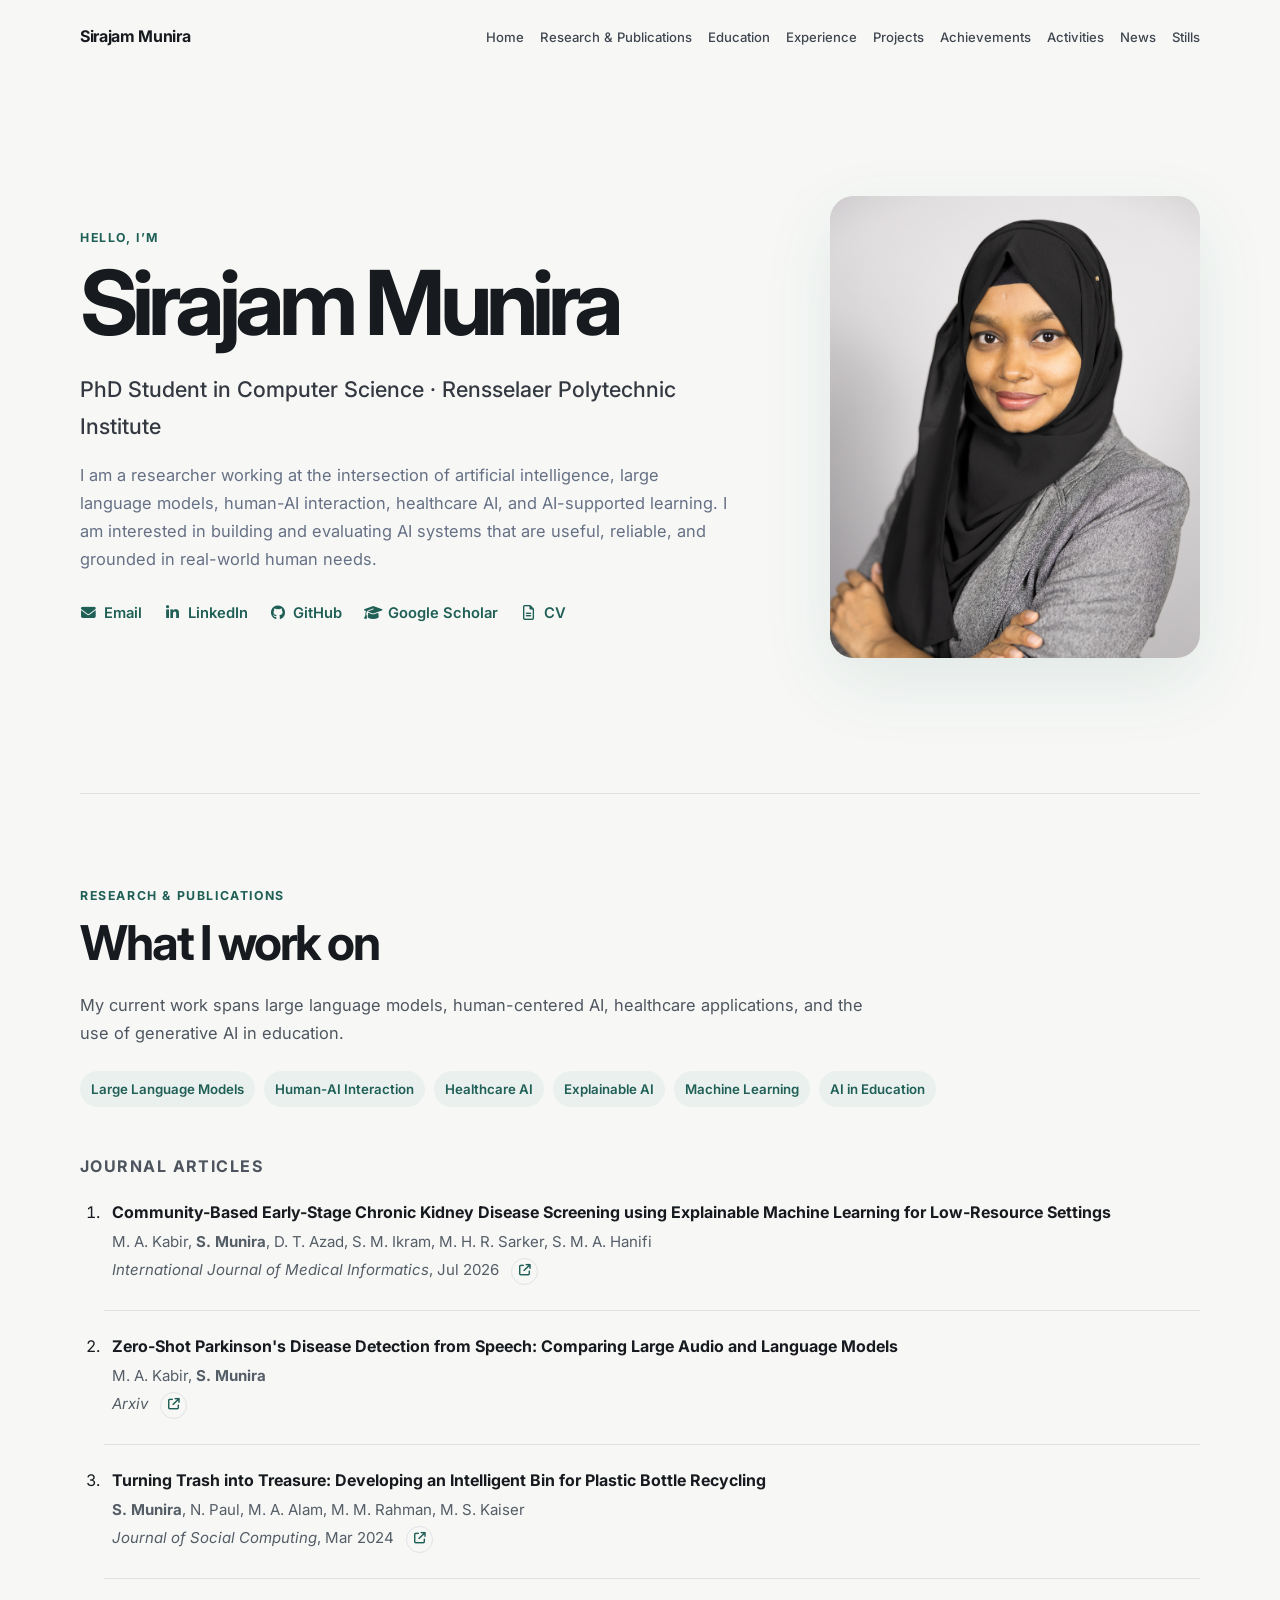
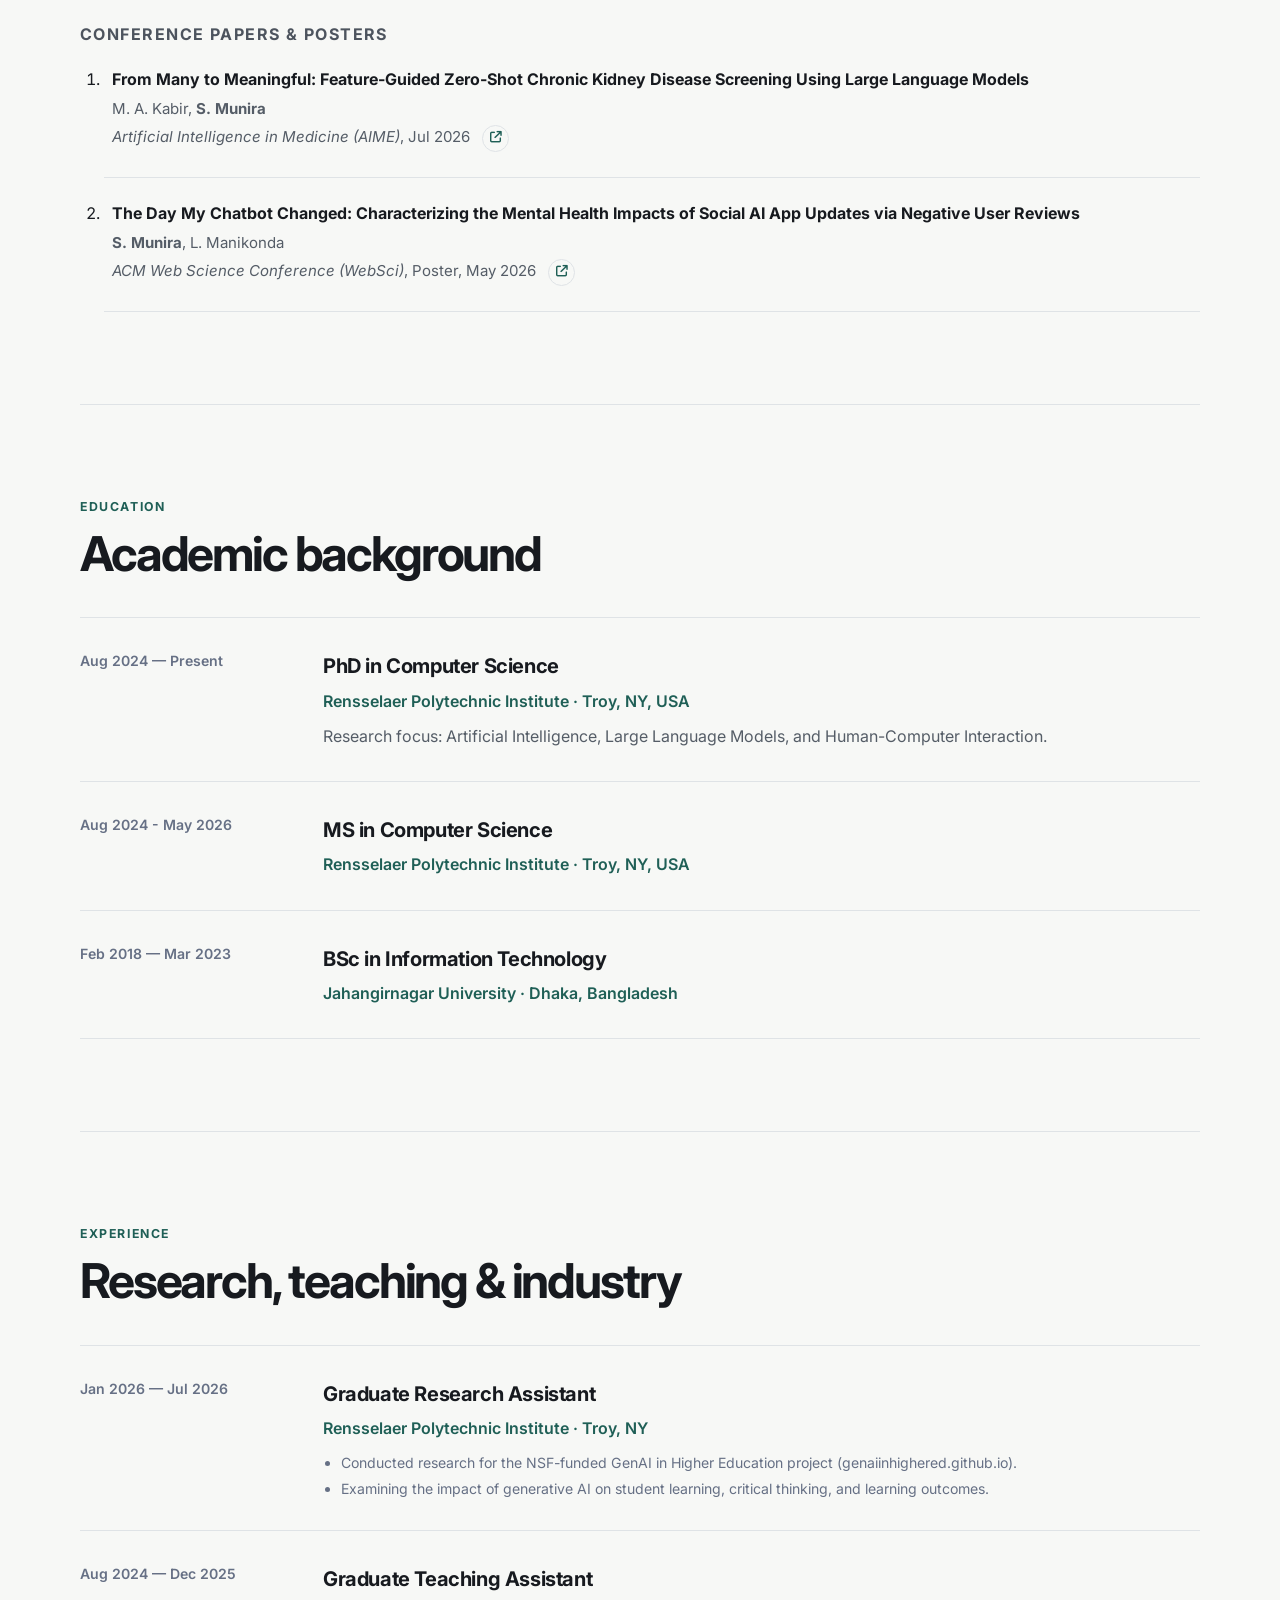
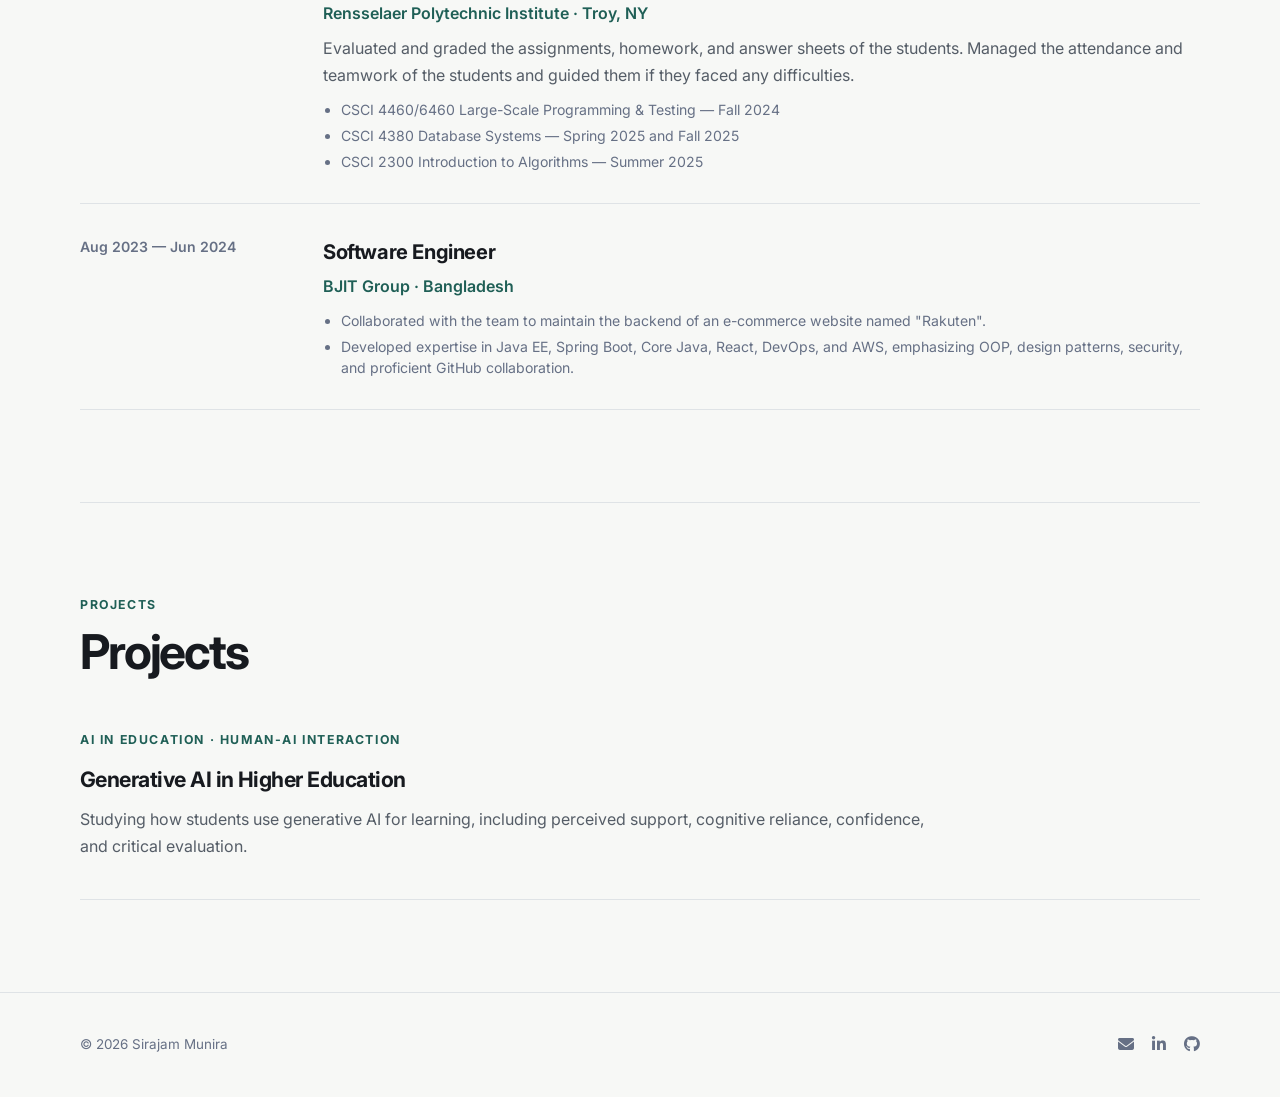
==== index.html @ c7b1ab7a "Portfolio_v2" ====
<!DOCTYPE html>
<html lang="en">
<head>
  <meta charset="UTF-8" />
  <meta name="viewport" content="width=device-width, initial-scale=1.0" />
  <meta name="description" content="Sirajam Munira — PhD student in Computer Science at Rensselaer Polytechnic Institute working on AI, large language models, human-AI interaction, and healthcare AI." />
  <title>Sirajam Munira</title>
  <link rel="preconnect" href="https://fonts.googleapis.com">
  <link rel="preconnect" href="https://fonts.gstatic.com" crossorigin>
  <link href="https://fonts.googleapis.com/css2?family=Inter:wght@400;500;600;700&display=swap" rel="stylesheet">
  <link rel="stylesheet" href="https://cdnjs.cloudflare.com/ajax/libs/font-awesome/6.5.2/css/all.min.css" />
  <link rel="stylesheet" href="styles/main.css" />
</head>
<body>
  <div id="site-header"></div>

  <main>
    <section class="hero container" id="home">
      <div class="hero-copy">
        <p class="eyebrow">Hello, I’m</p>
        <h1>Sirajam Munira</h1>
        <p class="hero-role">PhD Student in Computer Science · Rensselaer Polytechnic Institute</p>
        <p class="hero-text">
          I am a researcher working at the intersection of artificial intelligence, large language models,
          human-AI interaction, healthcare AI, and AI-supported learning. I am interested in building and
          evaluating AI systems that are useful, reliable, and grounded in real-world human needs.
        </p>

        <div class="contact-row" aria-label="Contact and profile links">
          <a class="contact-link" href="mailto:munirs@rpi.edu"><i class="fa-solid fa-envelope" aria-hidden="true"></i><span>Email</span></a>
          <a class="contact-link" href="https://linkedin.com/in/munirs" target="_blank" rel="noopener"><i class="fa-brands fa-linkedin-in" aria-hidden="true"></i><span>LinkedIn</span></a>
          <a class="contact-link" href="https://github.com/Sirajam-Munira" target="_blank" rel="noopener"><i class="fa-brands fa-github" aria-hidden="true"></i><span>GitHub</span></a>
          <a class="contact-link" href="https://scholar.google.com/citations?hl=en&user=zDOeN8AAAAAJ&view_op=list_works&sortby=pubdate" aria-label="Google Scholar profile"><i class="fa-solid fa-graduation-cap" aria-hidden="true"></i><span>Google Scholar</span></a>
          <a class="contact-link" href="assets/files/SirajamMunira_Resume.pdf" target="_blank" rel="noopener"><i class="fa-regular fa-file-lines" aria-hidden="true"></i><span>CV</span></a>
        </div>
      </div>

      <div class="hero-photo-wrap">
        <img class="hero-photo" src="assets/images/Munira.jpg" alt="Portrait of Sirajam Munira"
             onerror="this.style.display='none'; this.parentElement.classList.add('photo-placeholder');" />
      </div>
    </section>

    <!-- =========================================================
         RESEARCH & PUBLICATIONS
         ========================================================= -->
    <section class="section container" id="research">
      <div class="section-heading-row">
        <div>
          <p class="section-kicker">Research &amp; Publications</p>
          <h2>What I work on</h2>
        </div>
      </div>

      <p class="section-lead">
        My current work spans large language models, human-centered AI, healthcare applications,
        and the use of generative AI in education.
      </p>

      <div class="tag-list research-tags">
        <span>Large Language Models</span>
        <span>Human-AI Interaction</span>
        <span>Healthcare AI</span>
        <span>Explainable AI</span>
        <span>Machine Learning</span>
        <span>AI in Education</span>
      </div>

      <div class="publications-section home-publications">
        <h3>Journal Articles</h3>
        <ol class="publication-list">
          <li>
            <p class="pub-title">Community-Based Early-Stage Chronic Kidney Disease Screening using Explainable Machine Learning for Low-Resource Settings</p>
            <p class="pub-authors">M. A. Kabir, <strong>S. Munira</strong>, D. T. Azad, S. M. Ikram, M. H. R. Sarker, S. M. A. Hanifi</p>
            <p class="pub-venue"><em>International Journal of Medical Informatics</em>, Jul 2026
              <a class="pub-link" href="https://doi.org/10.1016/j.ijmedinf.2026.106435" target="_blank" rel="noopener" aria-label="Open paper on arXiv" title="Paper link"><i class="fa-solid fa-arrow-up-right-from-square" aria-hidden="true"></i></a>
            </p>
          </li>
          <li>
            <p class="pub-title">Zero-Shot Parkinson's Disease Detection from Speech: Comparing Large Audio and Language Models</p>
            <p class="pub-authors">M. A. Kabir, <strong>S. Munira</strong></p>
            <p class="pub-venue"><em>Arxiv</em>
              <a class="pub-link" href="https://doi.org/10.48550/arXiv.2605.24806" target="_blank" rel="noopener" aria-label="Open published paper" title="Paper link"><i class="fa-solid fa-arrow-up-right-from-square" aria-hidden="true"></i></a>
            </p>
          </li>
          <li>
            <p class="pub-title">Turning Trash into Treasure: Developing an Intelligent Bin for Plastic Bottle Recycling</p>
            <p class="pub-authors"><strong>S. Munira</strong>, N. Paul, M. A. Alam, M. M. Rahman, M. S. Kaiser</p>
            <p class="pub-venue"><em>Journal of Social Computing</em>, Mar 2024
              <a class="pub-link" href="https://doi.org/10.23919/JSC.2024.0001" target="_blank" rel="noopener" aria-label="Open published paper" title="Paper link"><i class="fa-solid fa-arrow-up-right-from-square" aria-hidden="true"></i></a>
            </p>
          </li>
        </ol>

        <h3>Conference Papers &amp; Posters</h3>
        <ol class="publication-list">
          <li>
            <p class="pub-title">From Many to Meaningful: Feature-Guided Zero-Shot Chronic Kidney Disease Screening Using Large Language Models</p>
            <p class="pub-authors">M. A. Kabir, <strong>S. Munira</strong></p>            
            <p class="pub-venue"><em>Artificial Intelligence in Medicine (AIME)</em>, Jul 2026
              <a class="pub-link" href="https://doi.org/10.1007/978-3-032-30710-1_5" target="_blank" rel="noopener" aria-label="Open published paper" title="Paper link"><i class="fa-solid fa-arrow-up-right-from-square" aria-hidden="true"></i></a>
            </p>
          </li>
          <li>
            <p class="pub-title">The Day My Chatbot Changed: Characterizing the Mental Health Impacts of Social AI App Updates via Negative User Reviews</p>
            <p class="pub-authors"><strong>S. Munira</strong>, L. Manikonda </p>            
            <p class="pub-venue"><em>ACM Web Science Conference (WebSci)</em>, Poster, May 2026
              <a class="pub-link" href="https://doi.org/10.1145/3795513.3807437" target="_blank" rel="noopener" aria-label="Open published paper" title="Paper link"><i class="fa-solid fa-arrow-up-right-from-square" aria-hidden="true"></i></a>
            </p>
          </li>
        </ol>
      </div>
    </section>

    <!-- =========================================================
         EDUCATION
         ========================================================= -->
    <section class="section container" id="education">
      <p class="section-kicker">Education</p>
      <h2>Academic background</h2>

      <div class="timeline-list compact-timeline">
        <article class="timeline-item">
          <div class="timeline-date">Aug 2024 — Present</div>
          <div>
            <h3>PhD in Computer Science</h3>
            <p class="meta">Rensselaer Polytechnic Institute · Troy, NY, USA</p>
            <p>Research focus: Artificial Intelligence, Large Language Models, and Human-Computer Interaction.</p>
          </div>
        </article>

        <article class="timeline-item">
          <div class="timeline-date">Aug 2024 - May 2026</div>
          <div>
            <h3>MS in Computer Science</h3>
            <p class="meta">Rensselaer Polytechnic Institute · Troy, NY, USA</p>
          </div>
        </article>

        <article class="timeline-item">
          <div class="timeline-date">Feb 2018 — Mar 2023</div>
          <div>
            <h3>BSc in Information Technology</h3>
            <p class="meta">Jahangirnagar University · Dhaka, Bangladesh</p>
          </div>
        </article>
      </div>
    </section>

    <!-- =========================================================
         EXPERIENCE
         ========================================================= -->
    <section class="section container" id="experience">
      <p class="section-kicker">Experience</p>
      <h2>Research, teaching &amp; industry</h2>

      <div class="timeline-list compact-timeline">
        <article class="timeline-item">
          <div class="timeline-date">Jan 2026 — Jul 2026</div>
          <div>
            <h3>Graduate Research Assistant</h3>
            <p class="meta">Rensselaer Polytechnic Institute · Troy, NY</p>
            <ul class="timeline-details">
              <li>Conducted research for the NSF-funded GenAI in Higher Education project (genaiinhighered.github.io).</li>
              <li>Examining the impact of generative AI on student learning, critical thinking, and learning outcomes.</li>
            </ul>
          </div>
        </article>

        <article class="timeline-item">
          <div class="timeline-date">Aug 2024 — Dec 2025</div>
          <div>
            <h3>Graduate Teaching Assistant</h3>
            <p class="meta">Rensselaer Polytechnic Institute · Troy, NY</p>
            <p>Evaluated and graded the assignments, homework, and answer sheets of the students. Managed the attendance and teamwork of the students and guided them if they faced any difficulties.</p>
            <ul class="timeline-details">
              <li>CSCI 4460/6460 Large-Scale Programming &amp; Testing — Fall 2024</li>
              <li>CSCI 4380 Database Systems — Spring 2025 and Fall 2025</li>
              <li>CSCI 2300 Introduction to Algorithms — Summer 2025</li>
          </ul>
          </div>
        </article>

        <article class="timeline-item">
          <div class="timeline-date">Aug 2023 — Jun 2024</div>
          <div>
            <h3>Software Engineer</h3>
            <p class="meta">BJIT Group · Bangladesh</p>
            <ul class="timeline-details">
              <li>Collaborated with the team to maintain the backend of an e-commerce website named "Rakuten".</li>
              <li>Developed expertise in Java EE, Spring Boot, Core Java, React, DevOps, and AWS, emphasizing OOP, design patterns, security, and proficient GitHub collaboration.</li>
          </ul>
          </div>
        </article>
      </div>
    </section>

    <!-- =========================================================
         PHD PROJECTS
         Keep only current/research-level projects here.
         Older resume/software projects are on Activities.
         ========================================================= -->
    <section class="section container" id="projects">
      <p class="section-kicker">Projects</p>
      <h2>Projects</h2>

        <article class="project-item">
          <p class="project-type">AI in Education · Human-AI Interaction</p>
          <h3>Generative AI in Higher Education</h3>
          <p>Studying how students use generative AI for learning, including perceived support, cognitive reliance, confidence, and critical evaluation.</p>
        </article>
        
      </div>
    </section>
  </main>

  <div id="site-footer"></div>
  <script src="script.js"></script>
</body>
</html>
---- styles/main.css ----
:root {
  --bg: #f7f8f6;
  --surface: #ffffff;
  --text: #171a1f;
  --muted: #667085;
  --line: #dfe3e6;
  --accent: #1f5f56;
  --accent-soft: #e9f0ee;
  --max-width: 1120px;
}

* { box-sizing: border-box; }
html { scroll-behavior: smooth; }
body {
  margin: 0;
  font-family: "Inter", system-ui, -apple-system, BlinkMacSystemFont, "Segoe UI", sans-serif;
  background: var(--bg);
  color: var(--text);
  line-height: 1.7;
  -webkit-font-smoothing: antialiased;
}

a { color: var(--accent); text-decoration: none; }
a:hover { text-decoration: underline; }
img { max-width: 100%; display: block; }

.container {
  width: min(calc(100% - 40px), var(--max-width));
  margin-inline: auto;
}

.site-header {
  position: sticky;
  top: 0;
  z-index: 1000;
  background: rgba(247, 248, 246, 0.93);
  backdrop-filter: blur(14px);
  border-bottom: 1px solid transparent;
  transition: border-color .2s ease, box-shadow .2s ease;
}

.site-header.scrolled {
  border-bottom-color: var(--line);
  box-shadow: 0 4px 20px rgba(0,0,0,.035);
}

.nav-wrap {
  min-height: 74px;
  display: flex;
  align-items: center;
  justify-content: space-between;
  gap: 30px;
}

.brand {
  color: var(--text);
  font-weight: 700;
  letter-spacing: -.02em;
  font-size: 1rem;
}
.brand:hover { color: var(--accent); text-decoration: none; }

.nav-links { display: flex; align-items: center; gap: 16px; }
.nav-links a { color: #40464f; font-size: .82rem; font-weight: 500; white-space: nowrap; }
.nav-links a.active,
.nav-links a:hover { color: var(--accent); text-decoration: none; }

.menu-button {
  display: none;
  align-items: center;
  gap: 7px;
  border: 1px solid var(--line);
  background: transparent;
  border-radius: 9px;
  padding: 7px 10px;
  font: inherit;
  color: var(--text);
}

/* ---------- Home intro ---------- */
.hero {
  min-height: calc(88vh - 74px);
  display: grid;
  grid-template-columns: 1.25fr .75fr;
  gap: 76px;
  align-items: center;
  padding-block: 76px 90px;
}

.eyebrow,
.section-kicker,
.project-type {
  margin: 0 0 10px;
  font-size: .77rem;
  font-weight: 700;
  letter-spacing: .13em;
  text-transform: uppercase;
  color: var(--accent);
}

.hero h1 {
  margin: 0;
  font-size: clamp(3.2rem, 7vw, 6.3rem);
  line-height: .98;
  letter-spacing: -.065em;
}

.hero-role {
  margin: 24px 0 14px;
  font-size: clamp(1.05rem, 2vw, 1.35rem);
  color: #343941;
  font-weight: 500;
}

.hero-text {
  max-width: 740px;
  color: var(--muted);
  font-size: 1.03rem;
}

.contact-row {
  display: flex;
  flex-wrap: wrap;
  gap: 10px 22px;
  margin-top: 28px;
}
.contact-row a { font-size: .92rem; font-weight: 600; }
.contact-link {
  display: inline-flex;
  align-items: center;
  gap: 7px;
}
.contact-link i { width: 1.05rem; text-align: center; }

.hero-photo-wrap {
  width: min(100%, 370px);
  aspect-ratio: 4/5;
  justify-self: end;
  border-radius: 24px;
  overflow: hidden;
  background: linear-gradient(135deg, #dfe7e3, #f2f4f2);
  box-shadow: 0 24px 70px rgba(31,95,86,.10);
}
.hero-photo { width: 100%; height: 100%; object-fit: cover; }
.photo-placeholder::after {
  content: "Add profile.jpg to assets/images/";
  height: 100%;
  display: grid;
  place-items: center;
  text-align: center;
  padding: 30px;
  color: var(--muted);
  font-size: .88rem;
}

/* ---------- Shared section styles ---------- */
.section {
  padding-block: 92px;
  border-top: 1px solid var(--line);
}
.section h2 {
  margin: 0 0 22px;
  font-size: clamp(2rem, 4vw, 3rem);
  line-height: 1.08;
  letter-spacing: -.045em;
}
.section-lead {
  max-width: 800px;
  margin: 0 0 24px;
  color: #4f5660;
  font-size: 1.03rem;
}
.section-heading-row {
  display: flex;
  justify-content: space-between;
  gap: 30px;
  align-items: end;
}

.tag-list { display: flex; flex-wrap: wrap; gap: 9px; }
.tag-list span {
  background: var(--accent-soft);
  color: var(--accent);
  border-radius: 999px;
  padding: 7px 11px;
  font-size: .83rem;
  font-weight: 600;
}
.research-tags { margin-bottom: 46px; }

/* ---------- Publications ---------- */
.publications-section h3 {
  margin: 42px 0 18px;
  font-size: 1rem;
  text-transform: uppercase;
  letter-spacing: .09em;
  color: #4d545e;
}
.publication-list { margin: 0; padding-left: 24px; }
.publication-list li {
  padding: 0 0 22px 8px;
  margin-bottom: 22px;
  border-bottom: 1px solid var(--line);
}
.publication-list li:last-child { margin-bottom: 0; }
.pub-title { margin: 0 0 5px; font-weight: 700; color: var(--text); line-height: 1.5; }
.pub-authors,
.pub-venue { margin: 3px 0; color: #555d67; font-size: .94rem; }
.pub-link {
  display: inline-flex;
  align-items: center;
  justify-content: center;
  margin-left: 8px;
  width: 27px;
  height: 27px;
  border: 1px solid var(--line);
  border-radius: 50%;
  font-size: .72rem;
  vertical-align: middle;
}
.pub-link:hover { background: var(--accent-soft); text-decoration: none; }
.placeholder-pub-link,
.placeholder-result-link { opacity: .38; }

/* ---------- Timelines ---------- */
.timeline-list { border-top: 1px solid var(--line); margin-top: 38px; }
.timeline-item {
  display: grid;
  grid-template-columns: 205px 1fr;
  gap: 38px;
  padding: 31px 0;
  border-bottom: 1px solid var(--line);
}
.timeline-date { color: var(--muted); font-size: .88rem; font-weight: 600; }
.timeline-item h3,
.timeline-item h2 { margin: 0 0 4px; font-size: 1.26rem; letter-spacing: -.02em; }
.timeline-item p { color: #555d67; margin: 8px 0 0; }
.meta { margin: 0 !important; color: var(--accent) !important; font-weight: 600; }

.timeline-details {
  margin: 0.6rem 0 0;
  padding-left: 1.1rem;
}

.timeline-details li {
  margin-bottom: 0.3rem;
  line-height: 1.5;
  font-size: 0.88rem;
  font-weight: 400;
  color: var(--muted);
}

.timeline-details li:last-child {
  margin-bottom: 0;
}

/* ---------- Projects ---------- */
.project-list { border-top: 1px solid var(--line); margin-top: 38px; }
.project-item { padding: 30px 0; border-bottom: 1px solid var(--line); }
.project-item h3,
.project-item h2 { margin: 0 0 9px; font-size: 1.33rem; letter-spacing: -.025em; }
.project-item p:not(.project-type) { max-width: 860px; color: #555d67; margin: 8px 0; }
.project-link,
.result-link {
  display: inline-flex;
  align-items: center;
  gap: 7px;
  margin-top: 9px;
  font-size: .88rem;
  font-weight: 600;
}
.compact-projects { margin-top: 0; }

/* ---------- Interior pages ---------- */
.page-main { padding-block: 72px 110px; min-height: calc(100vh - 150px); }
.page-heading { max-width: 820px; margin-bottom: 64px; }
.page-heading h1 {
  margin: 0 0 20px;
  font-size: clamp(3rem, 6vw, 5.6rem);
  line-height: 1;
  letter-spacing: -.055em;
}
.page-intro { font-size: 1.04rem; color: var(--muted); max-width: 760px; }
.section-block { margin-top: 76px; }
.first-block { margin-top: 0; }
.section-block > h2 { font-size: 1.58rem; margin: 0 0 24px; letter-spacing: -.025em; }

.simple-list { border-top: 1px solid var(--line); }
.simple-list > div { padding: 22px 0; border-bottom: 1px solid var(--line); }
.simple-list h3 { margin: 0 0 4px; font-size: 1.06rem; }
.simple-list p { margin: 0; color: var(--muted); }

.ranked-list > div {
  display: grid;
  grid-template-columns: 155px 1fr;
  gap: 28px;
  align-items: start;
}
.list-year { color: var(--muted); font-size: .86rem; font-weight: 600; }

/* ---------- News ---------- */
.news-simple-list {
  list-style: none;
  margin: 0;
  padding: 0;
  border-top: 1px solid var(--line);
}
.news-simple-list li {
  display: grid;
  grid-template-columns: 165px 1fr;
  gap: 28px;
  padding: 17px 0;
  border-bottom: 1px solid var(--line);
}
.news-simple-list time {
  color: var(--muted);
  font-size: .86rem;
  font-weight: 600;
  white-space: nowrap;
}
.news-simple-list span {
  color: #3f4650;
  font-size: .94rem;
}

/* ---------- Stills ----------
.stills-grid {
  display: grid;
  grid-template-columns: repeat(2, minmax(0, 1fr));
  gap: 34px 26px;
}
.still-card { margin: 0; }
.still-image-wrap {
  aspect-ratio: 4/3;
  overflow: hidden;
  background: #ecefed;
  border-radius: 14px;
}
.still-image-wrap img { width: 100%; height: 100%; object-fit: cover; transition: transform .3s ease; }
.still-card:hover img { transform: scale(1.015); }
.still-placeholder::after {
  content: "Add image here";
  height: 100%;
  display: grid;
  place-items: center;
  color: #89908f;
  font-size: .85rem;
}
.still-card figcaption { margin-top: 13px; }
.still-card figcaption h2 {
  margin: 0 0 5px;
  font-size: 1rem;
  letter-spacing: -.015em;
}
.still-card figcaption p {
  margin: 0;
  color: var(--muted);
  font-size: .86rem;
  line-height: 1.55;
} */

/* ---------- Stills ---------- */

.stills-grid {
  columns: 3;
  column-gap: 26px;
}

.still-card {
  margin: 0 0 34px;
  break-inside: avoid;
  display: inline-block;
  width: 100%;
}

.still-image-wrap {
  overflow: hidden;
  background: #ecefed;
  border-radius: 14px;

  /* Remove fixed aspect ratio */
  /* aspect-ratio: 4/3; */
}

.still-image-wrap img {
  width: 100%;
  height: auto;          /* keeps original image ratio */
  display: block;
  transition: transform .3s ease;
}

.still-card:hover img {
  transform: scale(1.015);
}

.still-placeholder {
  min-height: 250px;
}

.still-placeholder::after {
  content: "Add image here";
  min-height: 250px;
  display: grid;
  place-items: center;
  color: #89908f;
  font-size: .85rem;
}

.still-card figcaption {
  margin-top: 13px;
}

.still-card figcaption h2 {
  margin: 0 0 5px;
  font-size: 1rem;
  letter-spacing: -.015em;
}

.still-card figcaption p {
  margin: 0;
  color: var(--muted);
  font-size: .86rem;
  line-height: 1.55;
}

/* Mobile */
@media (max-width: 700px) {
  .stills-grid {
    columns: 1;
  }
}

/* ---------- Footer ---------- */
.site-footer { border-top: 1px solid var(--line); }
.footer-wrap {
  min-height: 104px;
  display: flex;
  justify-content: space-between;
  align-items: center;
  gap: 20px;
  color: var(--muted);
  font-size: .84rem;
}
.footer-links { display: flex; gap: 18px; }
.footer-links a { color: var(--muted); font-size: 1rem; }

@media (max-width: 1040px) {
  .menu-button { display: block; }
  .nav-links {
    position: absolute;
    top: 66px;
    left: 20px;
    right: 20px;
    padding: 12px;
    display: none;
    flex-direction: column;
    align-items: stretch;
    gap: 3px;
    background: rgba(255,255,255,.98);
    border: 1px solid var(--line);
    border-radius: 12px;
    box-shadow: 0 16px 50px rgba(0,0,0,.08);
  }
  .nav-links.open { display: flex; }
  .nav-links a { padding: 9px; }

  .hero { grid-template-columns: 1fr; min-height: auto; gap: 42px; padding-block: 68px 80px; }
  .hero-photo-wrap { justify-self: start; width: min(100%, 325px); }
  .timeline-item { grid-template-columns: 1fr; gap: 8px; }
  .ranked-list > div { grid-template-columns: 125px 1fr; gap: 22px; }
}

@media (max-width: 600px) {
  .container { width: min(calc(100% - 28px), var(--max-width)); }
  .nav-wrap { min-height: 66px; }
  .hero { padding-block: 48px 66px; }
  .hero h1 { font-size: clamp(3rem, 17vw, 4.8rem); }
  .hero-photo-wrap { width: 100%; max-width: 310px; }
  .section { padding-block: 68px; }
  .page-main { padding-block: 52px 82px; }
  .page-heading { margin-bottom: 46px; }
  .ranked-list > div,
  .news-simple-list li { grid-template-columns: 1fr; gap: 4px; }
  .stills-grid { grid-template-columns: 1fr; }
  .footer-wrap { padding-block: 28px; flex-direction: column; align-items: flex-start; }
}
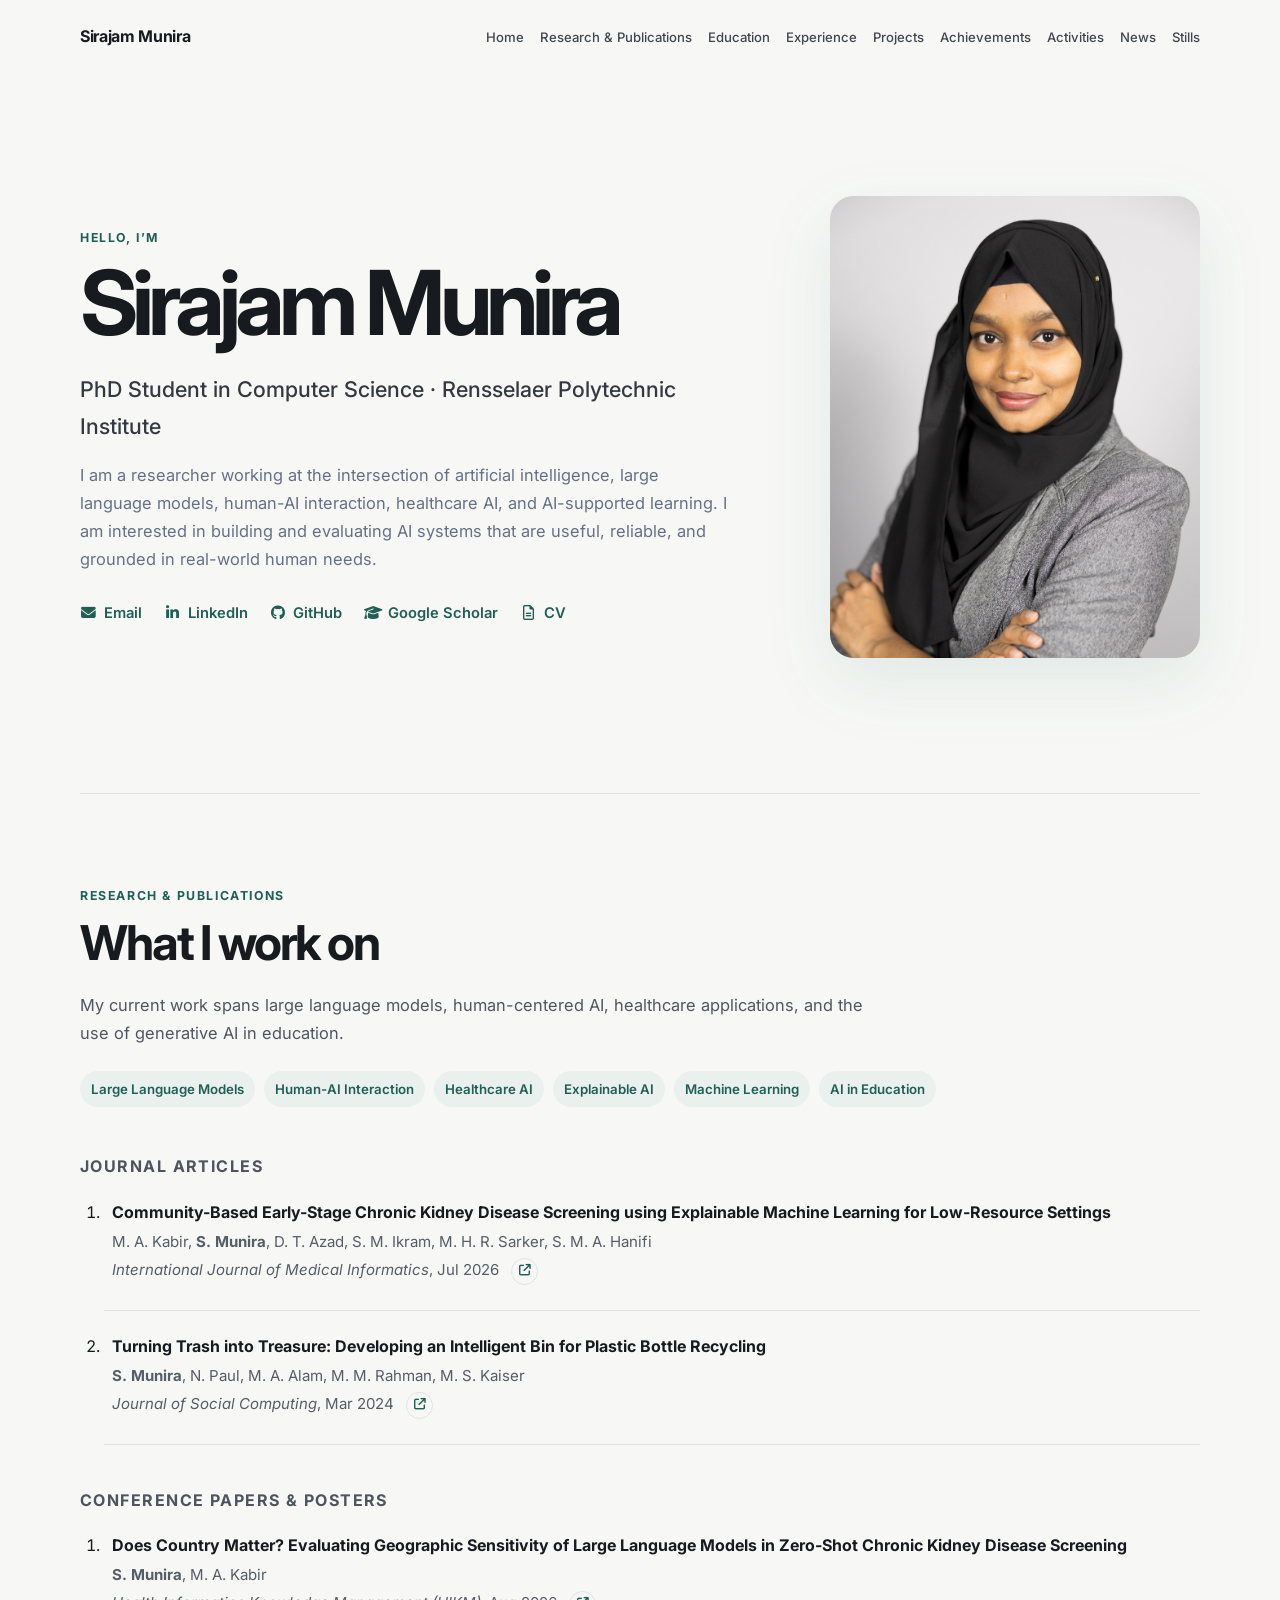
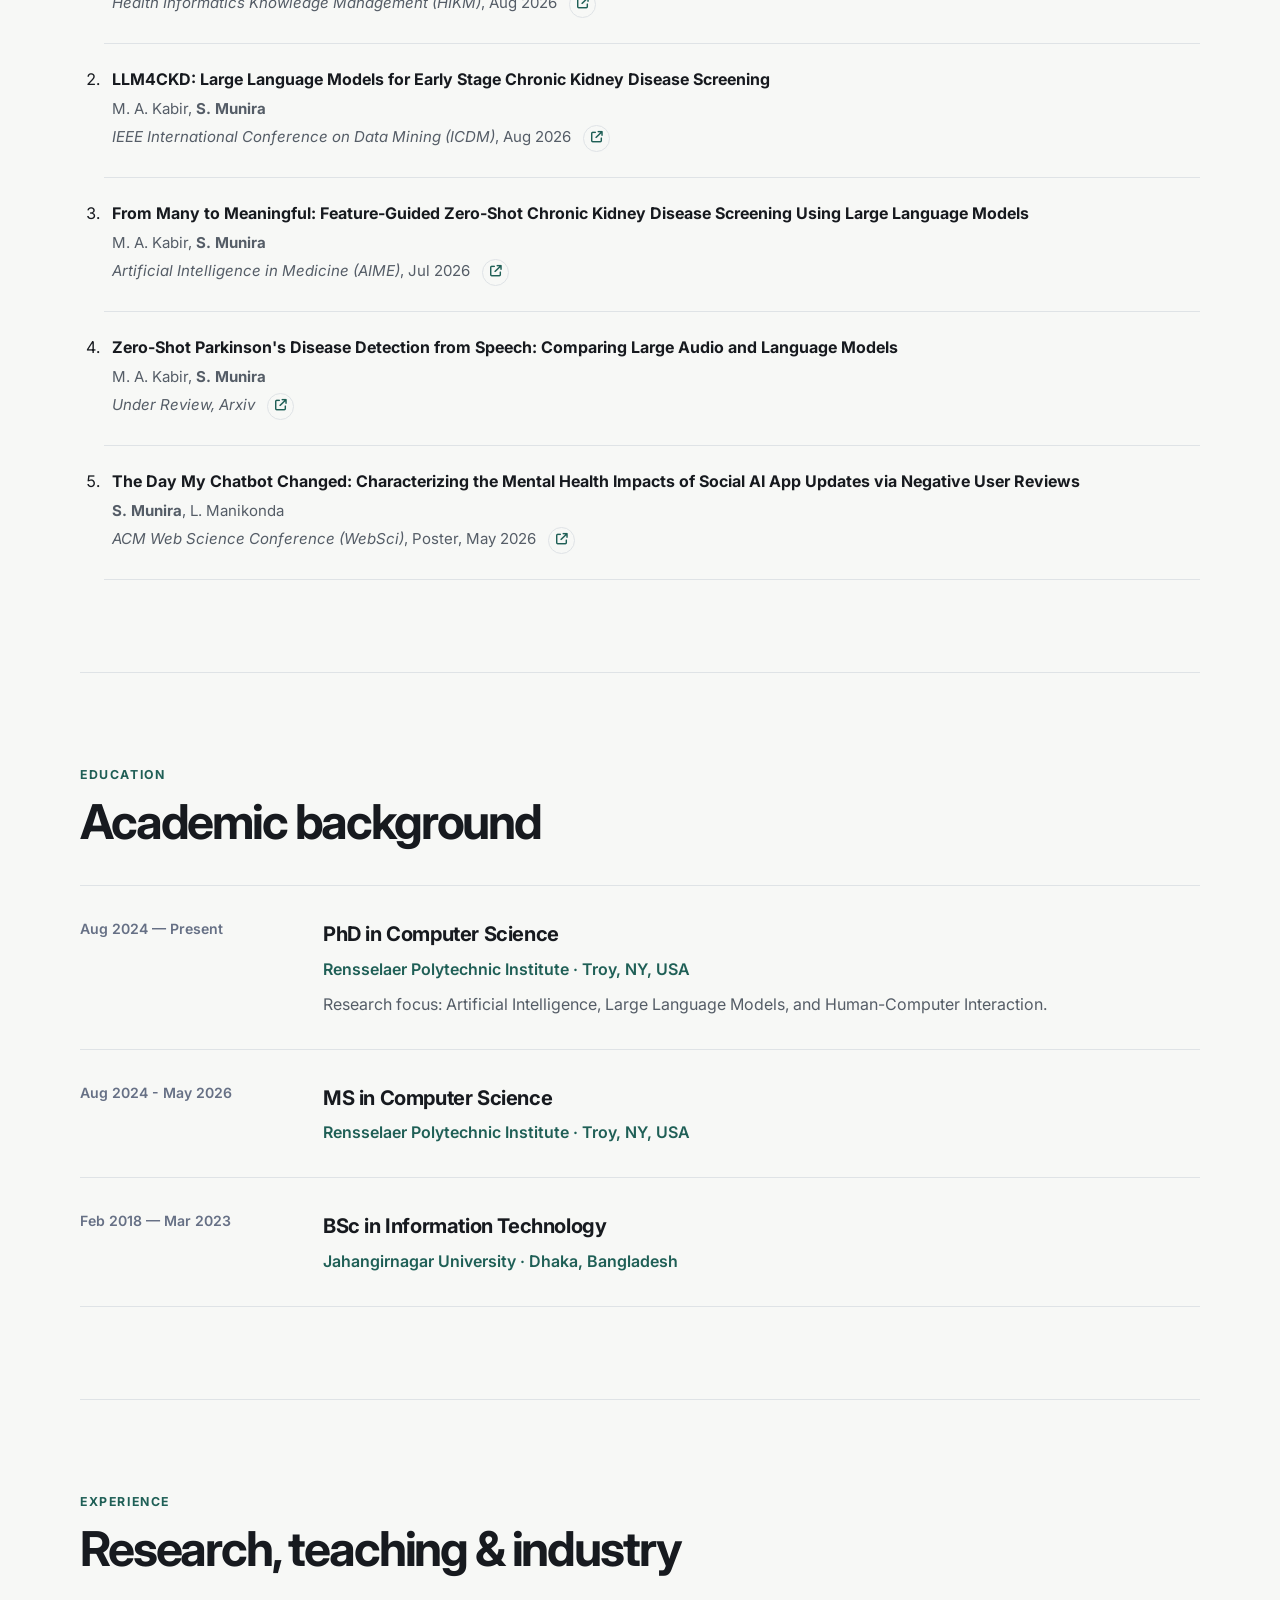
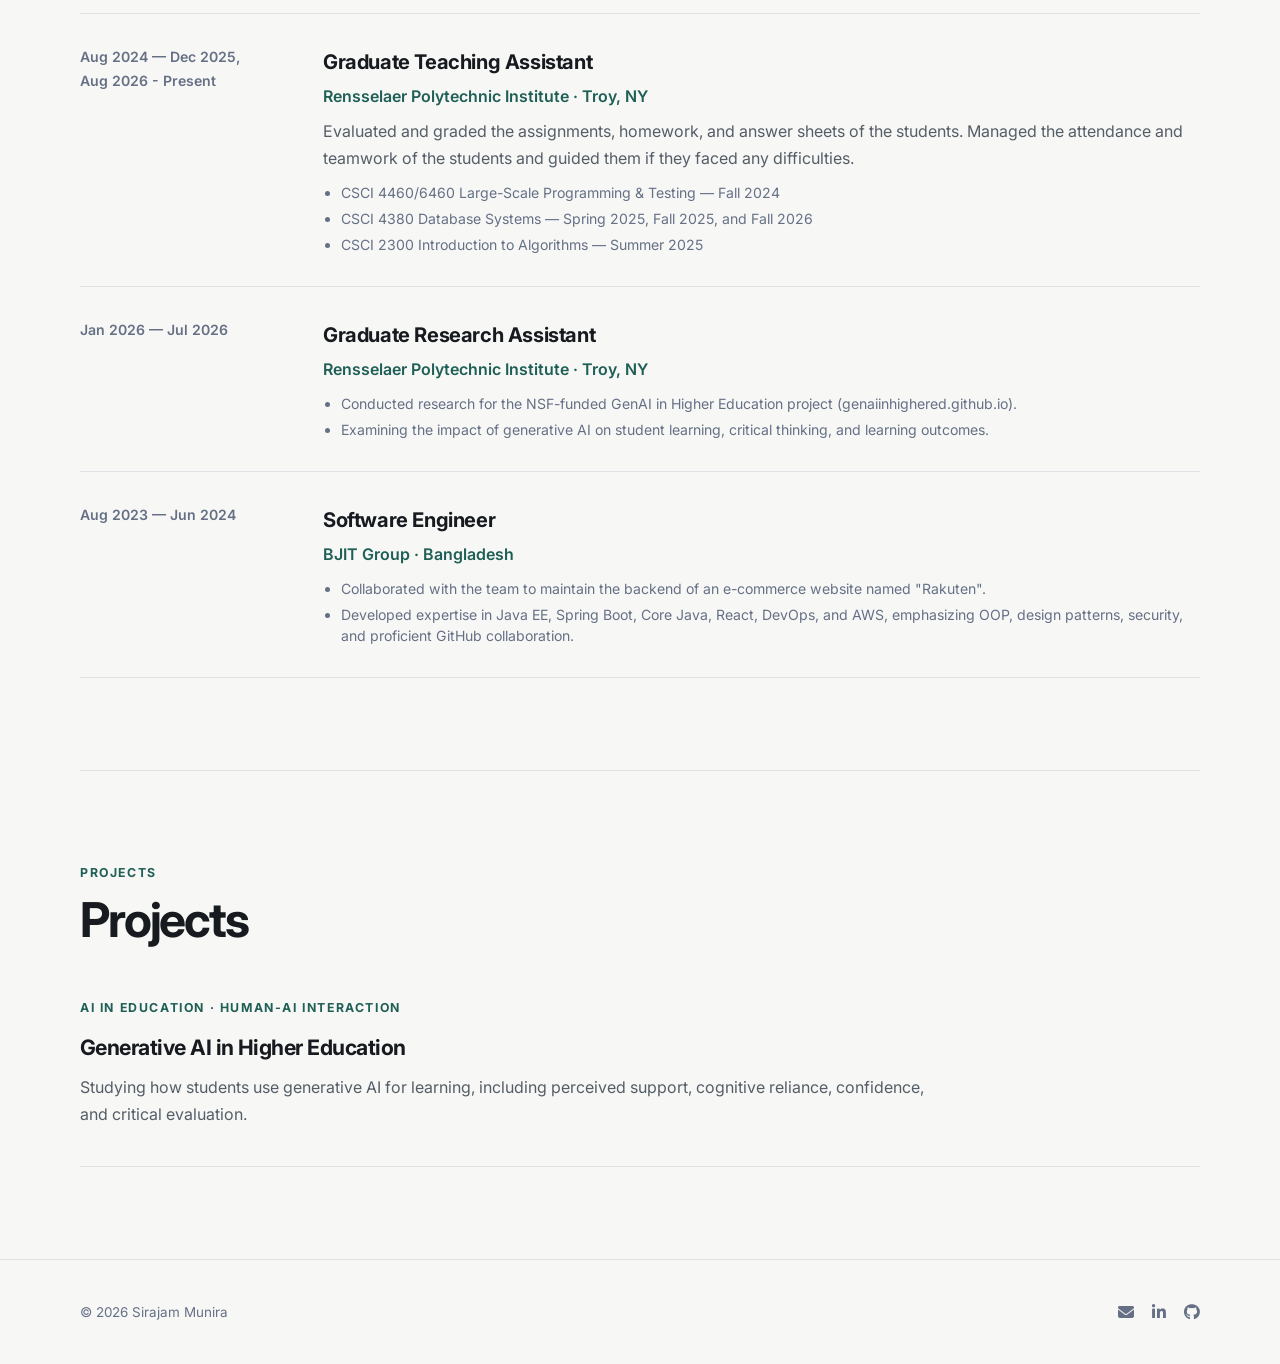
==== commit 3ce25772: "Publication update" ====
--- a/index.html
+++ b/index.html
@@ -9,7 +9,7 @@
   <link rel="preconnect" href="https://fonts.gstatic.com" crossorigin>
   <link href="https://fonts.googleapis.com/css2?family=Inter:wght@400;500;600;700&display=swap" rel="stylesheet">
   <link rel="stylesheet" href="https://cdnjs.cloudflare.com/ajax/libs/font-awesome/6.5.2/css/all.min.css" />
-  <link rel="stylesheet" href="styles/main.css" />
+  <link rel="stylesheet" href="./styles/main.css" />
 </head>
 <body>
   <div id="site-header"></div>
@@ -77,13 +77,6 @@
             </p>
           </li>
           <li>
-            <p class="pub-title">Zero-Shot Parkinson's Disease Detection from Speech: Comparing Large Audio and Language Models</p>
-            <p class="pub-authors">M. A. Kabir, <strong>S. Munira</strong></p>
-            <p class="pub-venue"><em>Arxiv</em>
-              <a class="pub-link" href="https://doi.org/10.48550/arXiv.2605.24806" target="_blank" rel="noopener" aria-label="Open published paper" title="Paper link"><i class="fa-solid fa-arrow-up-right-from-square" aria-hidden="true"></i></a>
-            </p>
-          </li>
-          <li>
             <p class="pub-title">Turning Trash into Treasure: Developing an Intelligent Bin for Plastic Bottle Recycling</p>
             <p class="pub-authors"><strong>S. Munira</strong>, N. Paul, M. A. Alam, M. M. Rahman, M. S. Kaiser</p>
             <p class="pub-venue"><em>Journal of Social Computing</em>, Mar 2024
@@ -95,6 +88,20 @@
         <h3>Conference Papers &amp; Posters</h3>
         <ol class="publication-list">
           <li>
+            <p class="pub-title">Does Country Matter? Evaluating Geographic Sensitivity of Large Language Models in Zero-Shot Chronic Kidney Disease Screening</p>
+            <p class="pub-authors"><strong>S. Munira</strong>, M. A. Kabir</p>            
+            <p class="pub-venue"><em>Health Informatics Knowledge Management (HIKM)</em>, Aug 2026
+              <a class="pub-link" href="#" target="_blank" rel="noopener" aria-label="Open published paper" title="Paper link"><i class="fa-solid fa-arrow-up-right-from-square" aria-hidden="true"></i></a>
+            </p>
+          </li>
+          <li>
+            <p class="pub-title">LLM4CKD: Large Language Models for Early Stage Chronic Kidney Disease Screening</p>
+            <p class="pub-authors">M. A. Kabir, <strong>S. Munira</strong></p>            
+            <p class="pub-venue"><em>IEEE International Conference on Data Mining (ICDM)</em>, Aug 2026
+              <a class="pub-link" href="#" target="_blank" rel="noopener" aria-label="Open published paper" title="Paper link"><i class="fa-solid fa-arrow-up-right-from-square" aria-hidden="true"></i></a>
+            </p>
+          </li>
+          <li>
             <p class="pub-title">From Many to Meaningful: Feature-Guided Zero-Shot Chronic Kidney Disease Screening Using Large Language Models</p>
             <p class="pub-authors">M. A. Kabir, <strong>S. Munira</strong></p>            
             <p class="pub-venue"><em>Artificial Intelligence in Medicine (AIME)</em>, Jul 2026
@@ -102,6 +109,13 @@
             </p>
           </li>
           <li>
+            <p class="pub-title">Zero-Shot Parkinson's Disease Detection from Speech: Comparing Large Audio and Language Models</p>
+            <p class="pub-authors">M. A. Kabir, <strong>S. Munira</strong></p>
+            <p class="pub-venue"><em>Under Review, Arxiv</em>
+              <a class="pub-link" href="https://doi.org/10.48550/arXiv.2605.24806" target="_blank" rel="noopener" aria-label="Open published paper" title="Paper link"><i class="fa-solid fa-arrow-up-right-from-square" aria-hidden="true"></i></a>
+            </p>
+          </li>
+          <li>
             <p class="pub-title">The Day My Chatbot Changed: Characterizing the Mental Health Impacts of Social AI App Updates via Negative User Reviews</p>
             <p class="pub-authors"><strong>S. Munira</strong>, L. Manikonda </p>            
             <p class="pub-venue"><em>ACM Web Science Conference (WebSci)</em>, Poster, May 2026
@@ -155,6 +169,21 @@
       <h2>Research, teaching &amp; industry</h2>
 
       <div class="timeline-list compact-timeline">
+
+        <article class="timeline-item">
+          <div class="timeline-date">Aug 2024 — Dec 2025,<br> Aug 2026 - Present</div>
+          <div>
+            <h3>Graduate Teaching Assistant</h3>
+            <p class="meta">Rensselaer Polytechnic Institute · Troy, NY</p>
+            <p>Evaluated and graded the assignments, homework, and answer sheets of the students. Managed the attendance and teamwork of the students and guided them if they faced any difficulties.</p>
+            <ul class="timeline-details">
+              <li>CSCI 4460/6460 Large-Scale Programming &amp; Testing — Fall 2024</li>
+              <li>CSCI 4380 Database Systems — Spring 2025, Fall 2025, and Fall 2026</li>
+              <li>CSCI 2300 Introduction to Algorithms — Summer 2025</li>
+          </ul>
+          </div>
+        </article>
+
         <article class="timeline-item">
           <div class="timeline-date">Jan 2026 — Jul 2026</div>
           <div>
@@ -168,20 +197,6 @@
         </article>
 
         <article class="timeline-item">
-          <div class="timeline-date">Aug 2024 — Dec 2025</div>
-          <div>
-            <h3>Graduate Teaching Assistant</h3>
-            <p class="meta">Rensselaer Polytechnic Institute · Troy, NY</p>
-            <p>Evaluated and graded the assignments, homework, and answer sheets of the students. Managed the attendance and teamwork of the students and guided them if they faced any difficulties.</p>
-            <ul class="timeline-details">
-              <li>CSCI 4460/6460 Large-Scale Programming &amp; Testing — Fall 2024</li>
-              <li>CSCI 4380 Database Systems — Spring 2025 and Fall 2025</li>
-              <li>CSCI 2300 Introduction to Algorithms — Summer 2025</li>
-          </ul>
-          </div>
-        </article>
-
-        <article class="timeline-item">
           <div class="timeline-date">Aug 2023 — Jun 2024</div>
           <div>
             <h3>Software Engineer</h3>
@@ -210,11 +225,10 @@
           <p>Studying how students use generative AI for learning, including perceived support, cognitive reliance, confidence, and critical evaluation.</p>
         </article>
         
-      </div>
     </section>
   </main>
 
   <div id="site-footer"></div>
-  <script src="script.js"></script>
+  <script src="./script.js"></script>
 </body>
 </html>
--- a/styles/main.css
+++ b/styles/main.css
@@ -29,10 +29,13 @@
   margin-inline: auto;
 }
 
-.site-header {
+#site-header {
   position: sticky;
   top: 0;
   z-index: 1000;
+}
+
+.site-header {
   background: rgba(247, 248, 246, 0.93);
   backdrop-filter: blur(14px);
   border-bottom: 1px solid transparent;
@@ -322,42 +325,6 @@
   color: #3f4650;
   font-size: .94rem;
 }
-
-/* ---------- Stills ----------
-.stills-grid {
-  display: grid;
-  grid-template-columns: repeat(2, minmax(0, 1fr));
-  gap: 34px 26px;
-}
-.still-card { margin: 0; }
-.still-image-wrap {
-  aspect-ratio: 4/3;
-  overflow: hidden;
-  background: #ecefed;
-  border-radius: 14px;
-}
-.still-image-wrap img { width: 100%; height: 100%; object-fit: cover; transition: transform .3s ease; }
-.still-card:hover img { transform: scale(1.015); }
-.still-placeholder::after {
-  content: "Add image here";
-  height: 100%;
-  display: grid;
-  place-items: center;
-  color: #89908f;
-  font-size: .85rem;
-}
-.still-card figcaption { margin-top: 13px; }
-.still-card figcaption h2 {
-  margin: 0 0 5px;
-  font-size: 1rem;
-  letter-spacing: -.015em;
-}
-.still-card figcaption p {
-  margin: 0;
-  color: var(--muted);
-  font-size: .86rem;
-  line-height: 1.55;
-} */
 
 /* ---------- Stills ---------- */
 
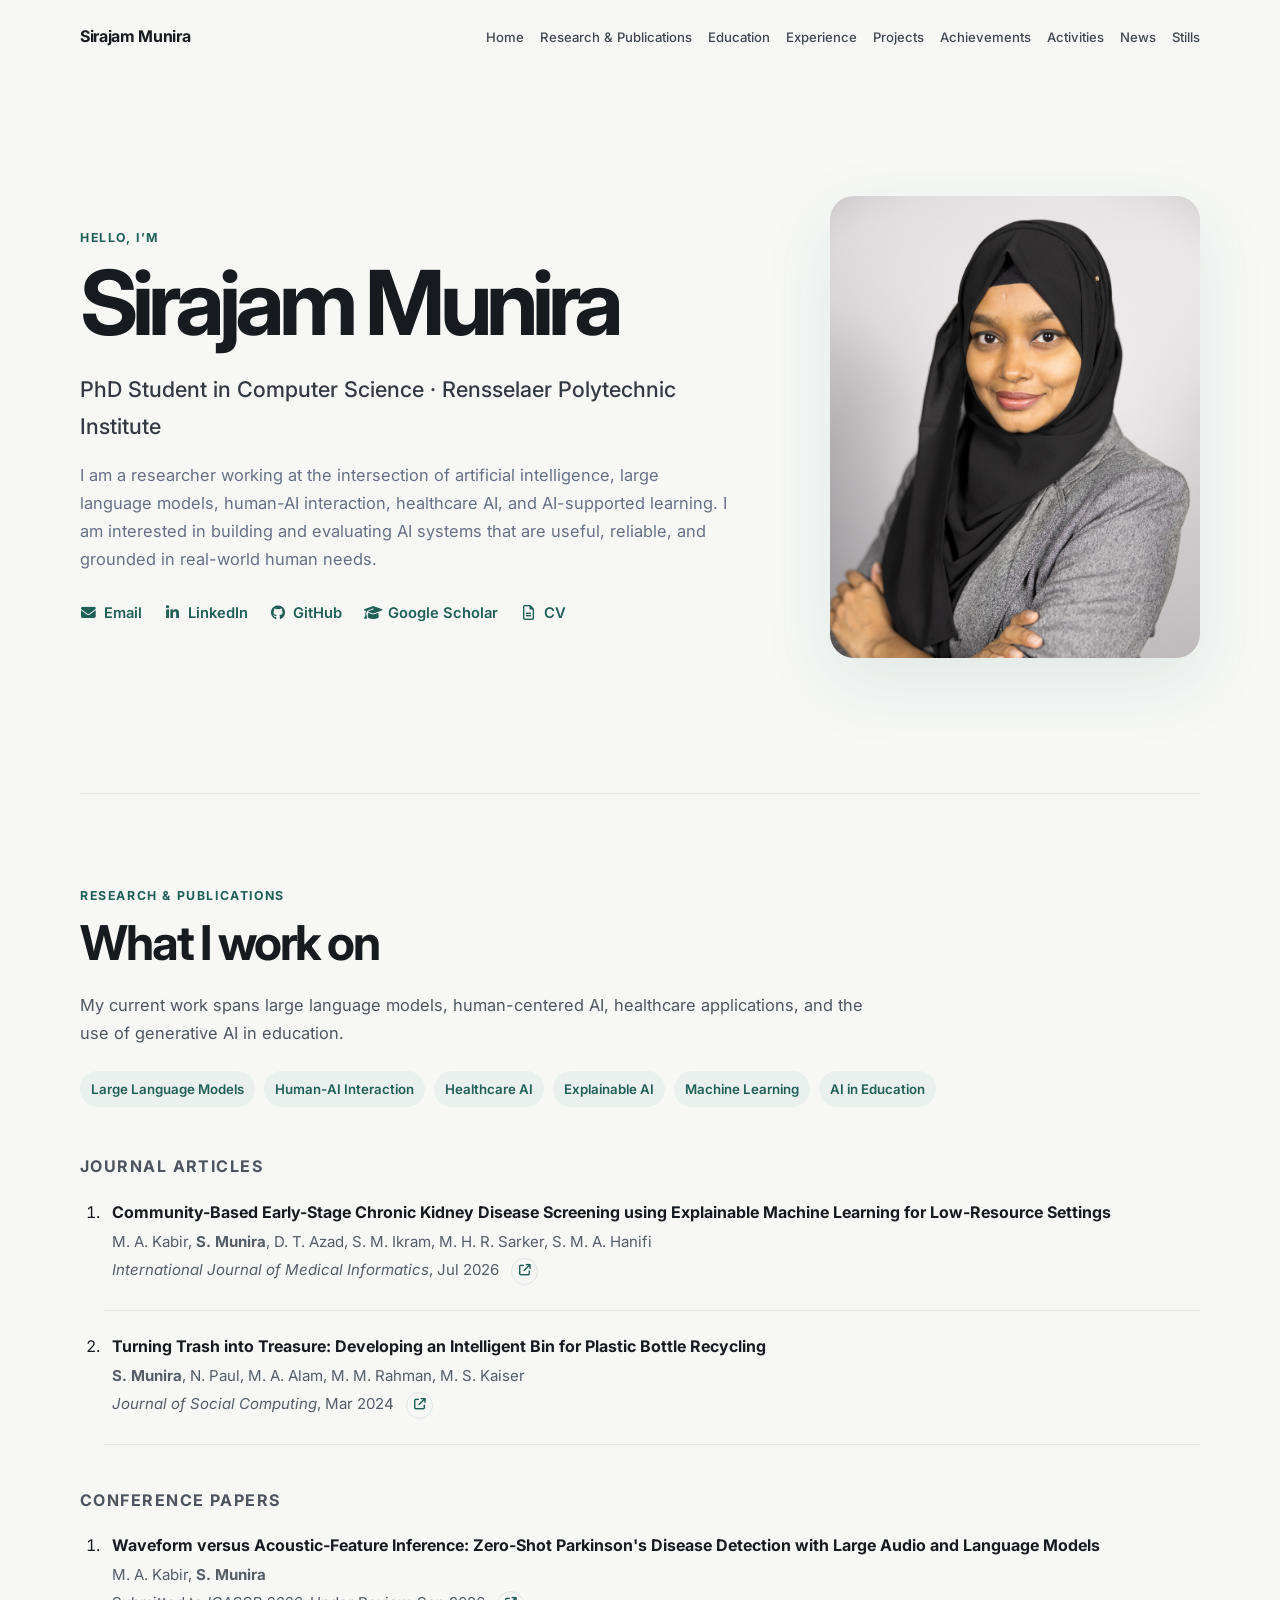
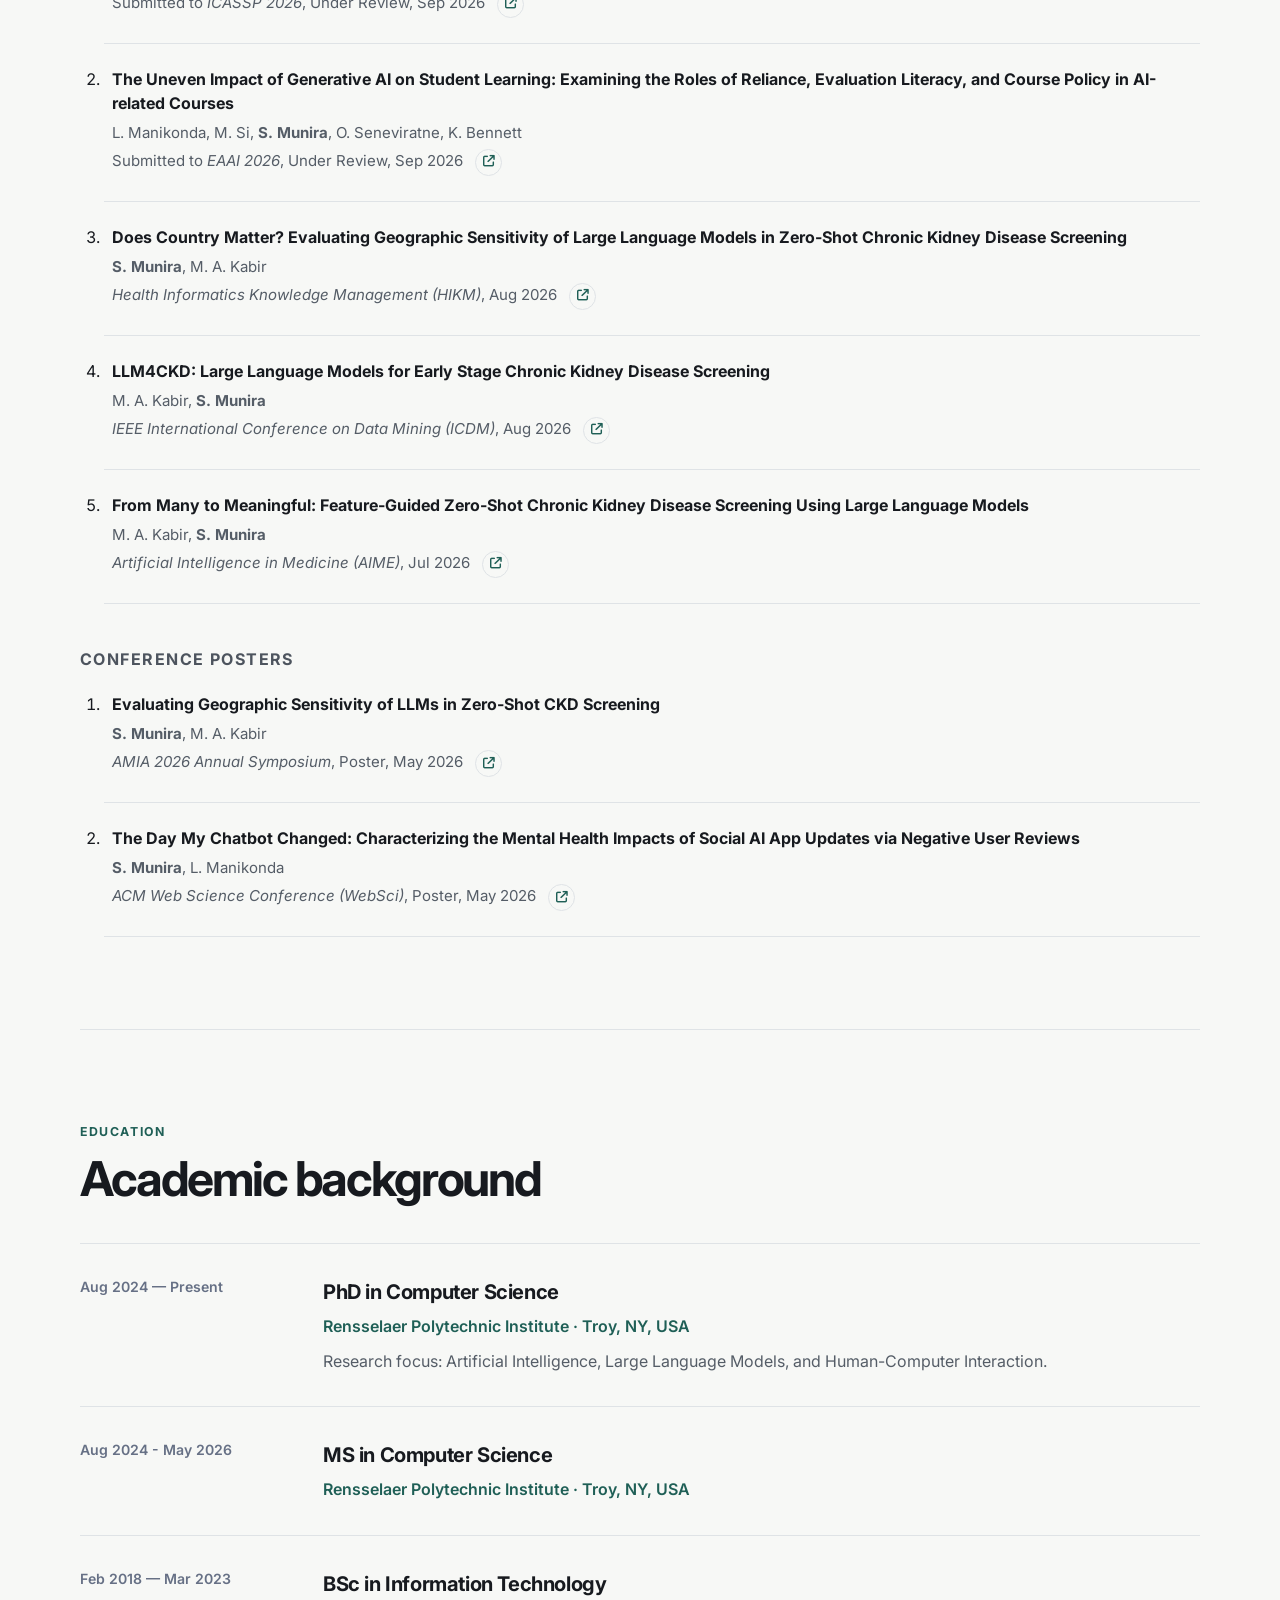
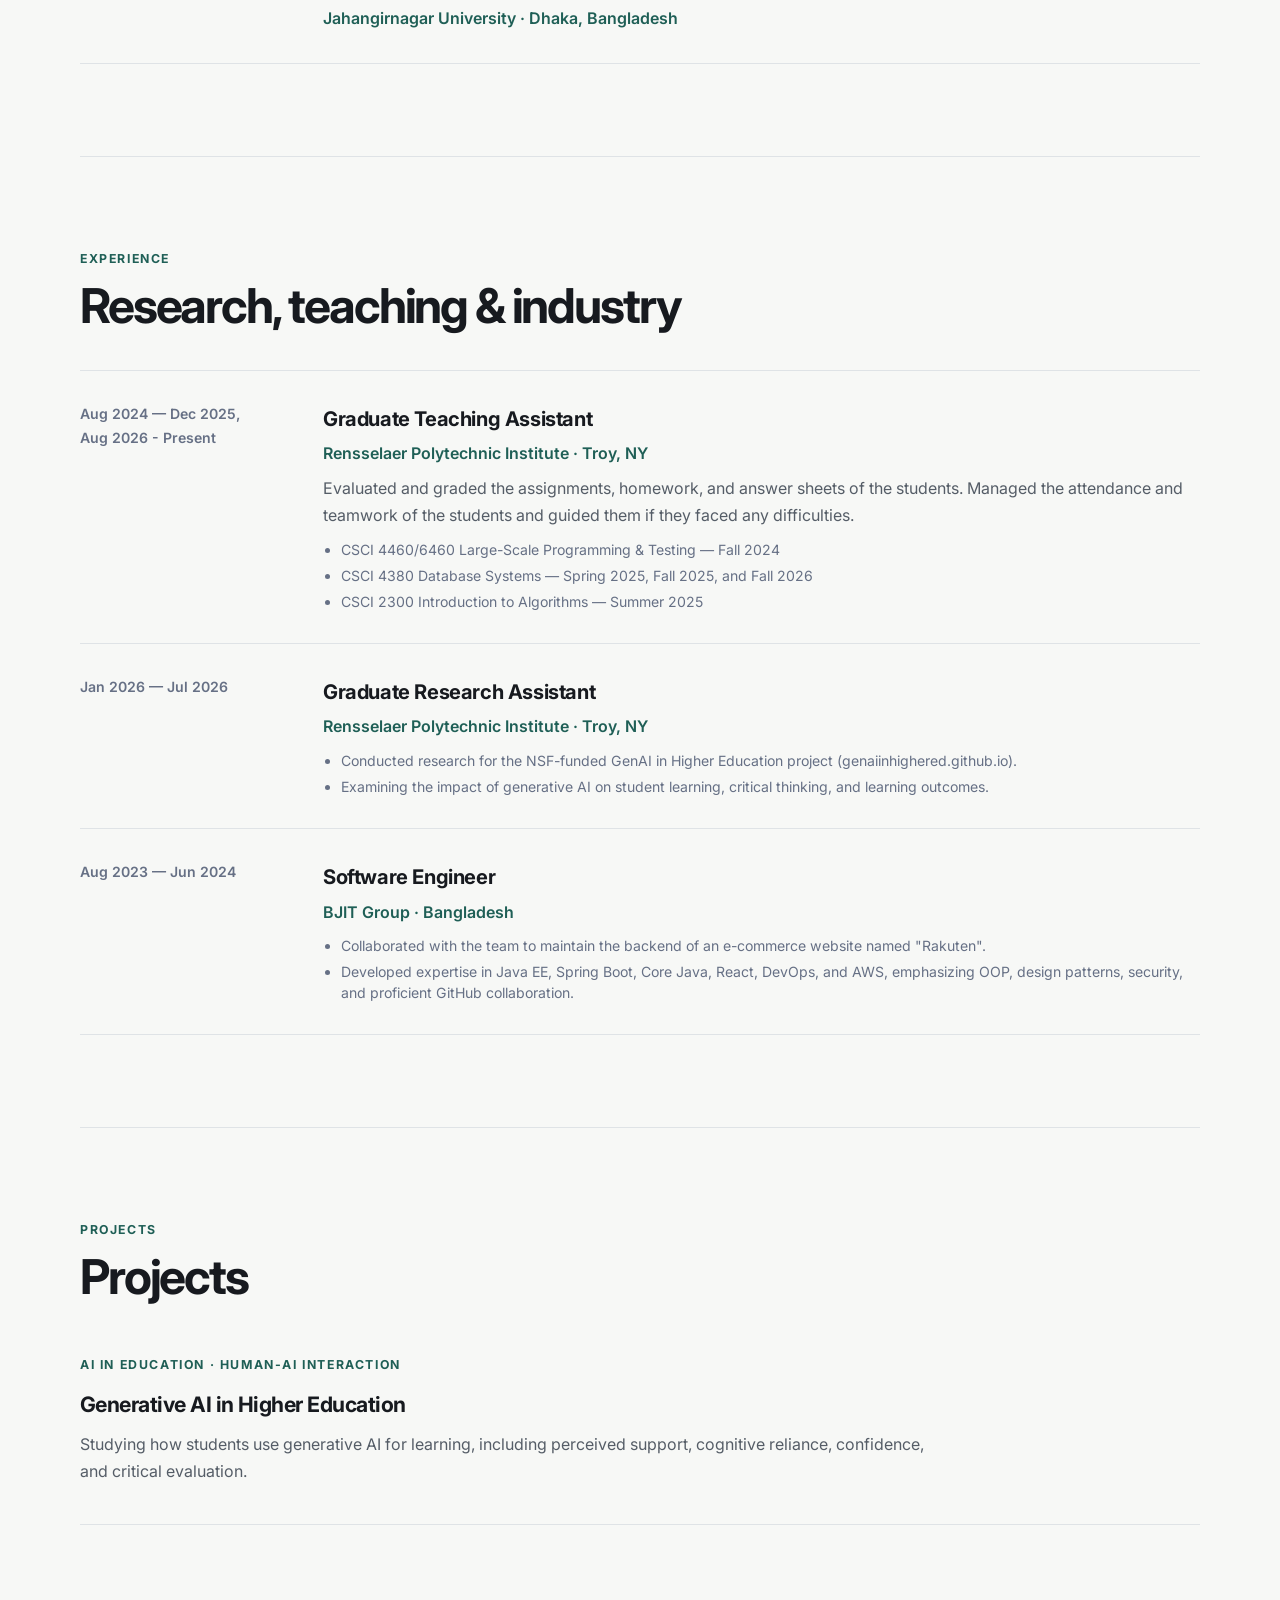
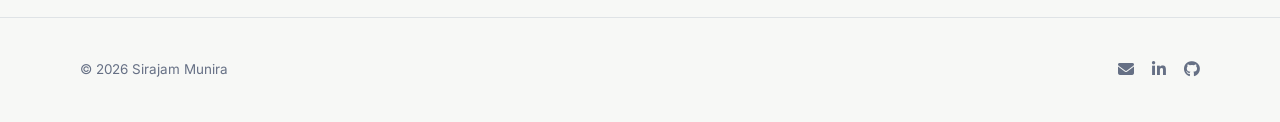
==== commit 187185d4: "Updated Publications" ====
--- a/index.html
+++ b/index.html
@@ -85,20 +85,34 @@
           </li>
         </ol>
 
-        <h3>Conference Papers &amp; Posters</h3>
+        <h3>Conference Papers</h3>
         <ol class="publication-list">
+          <li>
+            <p class="pub-title">Waveform versus Acoustic-Feature Inference: Zero-Shot Parkinson's Disease Detection with Large Audio and Language Models</p>
+            <p class="pub-authors">M. A. Kabir, <strong>S. Munira</strong></p>
+            <p class="pub-venue">Submitted to <em>ICASSP 2026</em>, Under Review, Sep 2026
+              <a class="pub-link" href="https://doi.org/10.48550/arXiv.2605.24806" target="_blank" rel="noopener" aria-label="Open published paper" title="Paper link"><i class="fa-solid fa-arrow-up-right-from-square" aria-hidden="true"></i></a>
+            </p>
+          </li>
+          <li>
+            <p class="pub-title">The Uneven Impact of Generative AI on Student Learning: Examining the Roles of Reliance, Evaluation Literacy, and Course Policy in AI-related Courses</p>
+            <p class="pub-authors">L. Manikonda, M. Si, <strong>S. Munira</strong>, O. Seneviratne, K. Bennett</p>            
+            <p class="pub-venue">Submitted to <em>EAAI 2026</em>, Under Review, Sep 2026
+              <a class="pub-link" href="https://arxiv.org/pdf/2609.18676" target="_blank" rel="noopener" aria-label="Open published paper" title="Paper link"><i class="fa-solid fa-arrow-up-right-from-square" aria-hidden="true"></i></a>
+            </p>
+          </li>
           <li>
             <p class="pub-title">Does Country Matter? Evaluating Geographic Sensitivity of Large Language Models in Zero-Shot Chronic Kidney Disease Screening</p>
             <p class="pub-authors"><strong>S. Munira</strong>, M. A. Kabir</p>            
             <p class="pub-venue"><em>Health Informatics Knowledge Management (HIKM)</em>, Aug 2026
-              <a class="pub-link" href="#" target="_blank" rel="noopener" aria-label="Open published paper" title="Paper link"><i class="fa-solid fa-arrow-up-right-from-square" aria-hidden="true"></i></a>
+              <a class="pub-link" href="https://www.researchgate.net/profile/Sirajam-Munira-10/publication/414355681_Does_Country_Matter_Evaluating_Geographic_Sensitivity_of_Large_Language_Models_in_Zero-Shot_Chronic_Kidney_Disease_Screening/links/6aaa123595bfde5e3aa5faca/Does-Country-Matter-Evaluating-Geographic-Sensitivity-of-Large-Language-Models-in-Zero-Shot-Chronic-Kidney-Disease-Screening.pdf" target="_blank" rel="noopener" aria-label="Open published paper" title="Paper link"><i class="fa-solid fa-arrow-up-right-from-square" aria-hidden="true"></i></a>
             </p>
           </li>
           <li>
             <p class="pub-title">LLM4CKD: Large Language Models for Early Stage Chronic Kidney Disease Screening</p>
             <p class="pub-authors">M. A. Kabir, <strong>S. Munira</strong></p>            
             <p class="pub-venue"><em>IEEE International Conference on Data Mining (ICDM)</em>, Aug 2026
-              <a class="pub-link" href="#" target="_blank" rel="noopener" aria-label="Open published paper" title="Paper link"><i class="fa-solid fa-arrow-up-right-from-square" aria-hidden="true"></i></a>
+              <a class="pub-link" href="https://arxiv.org/pdf/2609.04013" target="_blank" rel="noopener" aria-label="Open published paper" title="Paper link"><i class="fa-solid fa-arrow-up-right-from-square" aria-hidden="true"></i></a>
             </p>
           </li>
           <li>
@@ -108,11 +122,15 @@
               <a class="pub-link" href="https://doi.org/10.1007/978-3-032-30710-1_5" target="_blank" rel="noopener" aria-label="Open published paper" title="Paper link"><i class="fa-solid fa-arrow-up-right-from-square" aria-hidden="true"></i></a>
             </p>
           </li>
-          <li>
-            <p class="pub-title">Zero-Shot Parkinson's Disease Detection from Speech: Comparing Large Audio and Language Models</p>
-            <p class="pub-authors">M. A. Kabir, <strong>S. Munira</strong></p>
-            <p class="pub-venue"><em>Under Review, Arxiv</em>
-              <a class="pub-link" href="https://doi.org/10.48550/arXiv.2605.24806" target="_blank" rel="noopener" aria-label="Open published paper" title="Paper link"><i class="fa-solid fa-arrow-up-right-from-square" aria-hidden="true"></i></a>
+        </ol>
+
+        <h3>Conference Posters</h3>
+        <ol class="publication-list">
+          <li>
+            <p class="pub-title">Evaluating Geographic Sensitivity of LLMs in Zero-Shot CKD Screening</p>
+            <p class="pub-authors"><strong>S. Munira</strong>, M. A. Kabir</p>            
+            <p class="pub-venue"><em>AMIA 2026 Annual Symposium</em>, Poster, May 2026
+              <a class="pub-link" href="https://www.researchgate.net/publication/414356257_Evaluating_Geographic_Sensitivity_of_LLMs_in_Zero-Shot_CKD_Screening" target="_blank" rel="noopener" aria-label="Open published paper" title="Paper link"><i class="fa-solid fa-arrow-up-right-from-square" aria-hidden="true"></i></a>
             </p>
           </li>
           <li>
